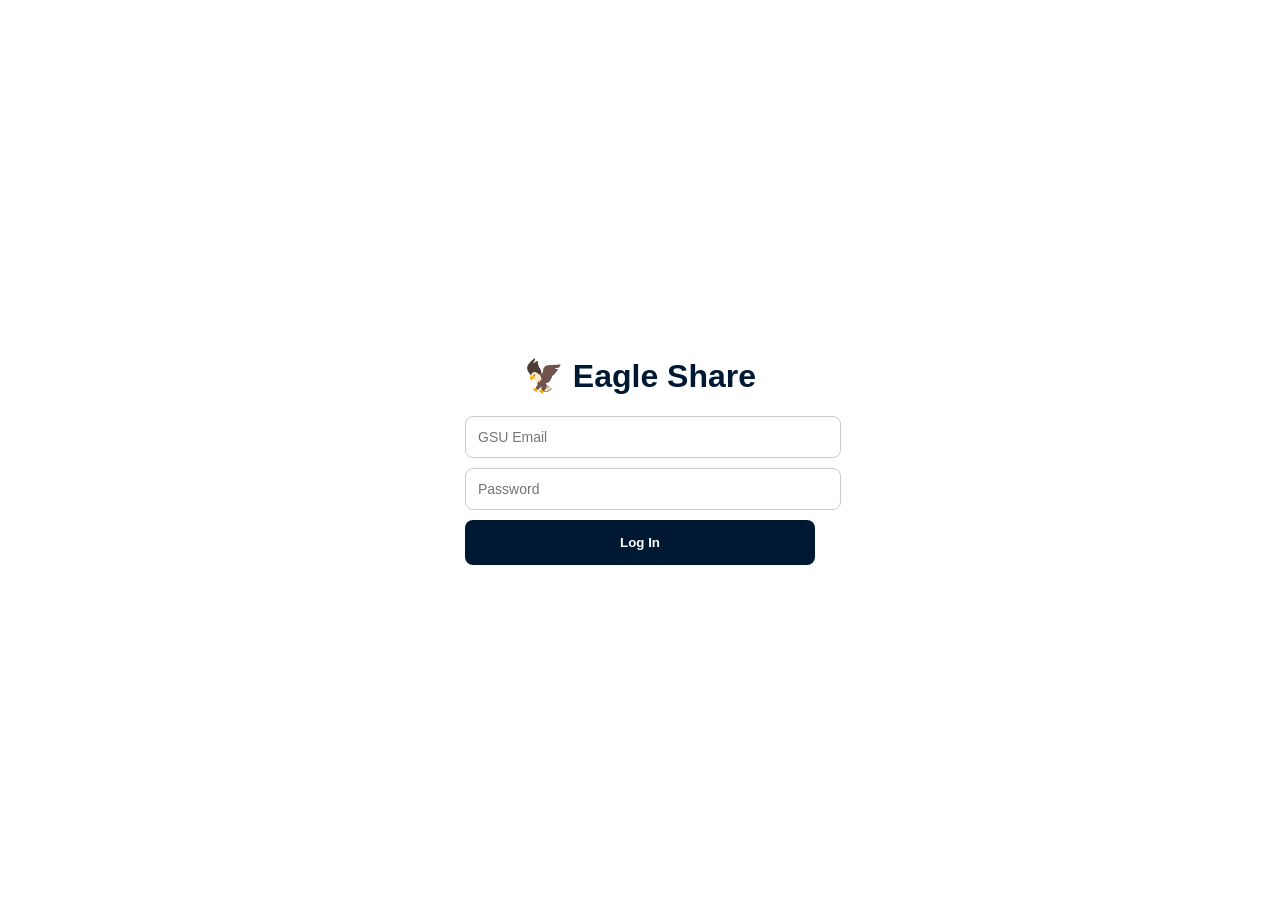
==== target/classes/static/index.html @ 73adbdee "Initial project upload" ====
<!DOCTYPE html>
<html lang="en">
<head>
    <meta charset="UTF-8">
    <meta name="viewport" content="width=device-width, initial-scale=1.0">
    <title>Eagle Share | GSU Food Rescue</title>
    <style>
        /* Colors based on GSU branding */
        :root { --gsu-blue: #001932; --gsu-gold: #87714D; --light-gray: #f4f4f4; }
        body { font-family: Arial, sans-serif; background-color: var(--light-gray); margin: 0; color: #333; }

        /* HEADER - Profile on Far Right */
        .header {
            background: var(--gsu-blue);
            color: white; padding: 10px 20px;
            border-bottom: 5px solid var(--gsu-gold);
            position: sticky; top: 0; z-index: 1000;
            display: flex; justify-content: space-between; align-items: center;
        }
        .logo-text {
            font-size: 22px; font-weight: bold;
            position: absolute; left: 50%; transform: translateX(-50%);
        }

        /* LOGIN SCREEN */
        #login-overlay { position: fixed; inset: 0; background: white; z-index: 2000; display: flex; flex-direction: column; align-items: center; justify-content: center; }
        .login-card { width: 350px; text-align: center; }

        /* PROFILE ICON & MENU */
        .profile-container { position: relative; margin-left: auto; }
        .profile-circle {
            width: 38px; height: 38px; background: var(--gsu-gold);
            color: white; border-radius: 50%; display: flex;
            align-items: center; justify-content: center;
            cursor: pointer; font-weight: bold; border: 2px solid white;
        }
        .profile-dropdown {
            display: none; position: absolute; right: 0; top: 50px;
            background: white; border: 1px solid #ccc; border-radius: 8px;
            width: 220px; padding: 12px; box-shadow: 0 4px 12px rgba(0,0,0,0.1);
        }
        .profile-dropdown.active { display: block; }

        /* DASHBOARD LAYOUT */
        .container { max-width: 500px; margin: auto; padding: 20px 15px; }
        .food-card { background: white; border-radius: 12px; padding: 15px; margin-bottom: 15px; box-shadow: 0 2px 5px rgba(0,0,0,0.1); border-left: 6px solid var(--gsu-gold); }
        input, select, textarea { width: 100%; padding: 12px; border: 1px solid #ccc; border-radius: 8px; margin-bottom: 10px; font-size: 14px; }

        /* SEARCH & FILTER AREA */
        .filter-section { background: #eef2f6; padding: 10px; border-radius: 8px; margin-bottom: 15px; }

        /* BUTTONS */
        .btn-primary { background: var(--gsu-blue); color: white; border: none; padding: 15px; width: 100%; border-radius: 8px; font-weight: bold; cursor: pointer; }
        .btn-claim { background: var(--gsu-blue); color: white; border: none; padding: 8px 20px; border-radius: 5px; cursor: pointer; }
        .btn-logout { width:100%; padding:8px; border:none; background:#f8d7da; cursor:pointer; color:#721c24; font-weight:bold; }

        /* BADGES */
        .tag { background: #eef2f6; color: var(--gsu-blue); padding: 4px 8px; border-radius: 4px; font-size: 11px; font-weight: bold; }
        .claimed-box { background: #fff5f5; border: 1px solid #feb2b2; padding: 10px; border-radius: 8px; text-align: center; }
    </style>
</head>
<body>

<div id="login-overlay">
    <div class="login-card">
        <h1 style="color: var(--gsu-blue);">🦅 Eagle Share</h1>
        <input type="email" id="email-input" placeholder="GSU Email">
        <input type="password" id="pass-input" placeholder="Password">
        <button class="btn-primary" onclick="handleLogin()">Log In</button>
        <p id="login-error" style="color: red; display: none;">Invalid GSU Email.</p>
    </div>
</div>

<div id="main-content" style="display:none;">
    <div class="header">
        <div class="logo-text">🦅 EAGLE SHARE</div>
        <div class="profile-container">
            <div class="profile-circle" onclick="toggleProfile()">
                <span id="profile-initials">U</span>
            </div>
            <div id="profile-menu" class="profile-dropdown">
                <div style="font-size: 11px; color: #888;">LOGGED IN AS:</div>
                <div id="user-display-email" style="font-weight: bold; font-size: 13px; color: var(--gsu-blue); margin-bottom: 10px;"></div>
                <button class="btn-logout" onclick="logout()">Log Out</button>
            </div>
        </div>
    </div>

    <div class="container">
        <div class="food-card" style="border-left-color: var(--gsu-blue);">
            <h3 style="margin-top:0">Post New Food</h3>
            <form id="postForm" onsubmit="handlePost(event)">
                <input type="text" id="title" placeholder="Item Name" required>
                <textarea id="description" placeholder="Description..." required></textarea>
                <div style="display: flex; gap: 10px;">
                    <select id="category" required>
                        <option value="" disabled selected>Category</option>
                        <option value="Perishable">🍎 Perishable</option>
                        <option value="Frozen Goods">❄️ Frozen Goods</option>
                        <option value="Pet Food">🐾 Pet Food</option>
                        <option value="Canned">🥫 Canned</option>
                        <option value="Dry Goods">📦 Dry Goods</option>
                    </select>
                    <select id="location" required>
                        <option value="" disabled selected>Safe Zone</option>
                        <option value="Russell Union">🏛️ Russell Union</option>
                        <option value="Henderson Library">📚 Library</option>
                        <option value="The RAC">🏀 The RAC</option>
                    </select>
                </div>
                <button type="submit" class="btn-primary">List Item</button>
            </form>
        </div>

        <div class="filter-section">
            <input type="text" id="search-input" onkeyup="filterFeed()" placeholder="🔍 Search...">
            <div style="display: flex; gap: 5px;">
                <select id="filter-category" onchange="filterFeed()">
                    <option value="ALL">All Categories</option>
                    <option value="Perishable">🍎 Perishable</option>
                    <option value="Frozen Goods">❄️ Frozen Goods</option>
                    <option value="Pet Food">🐾 Pet Food</option>
                    <option value="Canned">🥫 Canned</option>
                    <option value="Dry Goods">📦 Dry Goods</option>
                </select>
                <select id="filter-location" onchange="filterFeed()">
                    <option value="ALL">All Safe Zones</option>
                    <option value="Russell Union">Russell Union</option>
                    <option value="Henderson Library">Library</option>
                    <option value="The RAC">The RAC</option>
                </select>
            </div>
        </div>

        <h2>Available Food</h2>
        <div id="food-feed"></div>
    </div>
</div>

<script>
    let allItems = []; // Master list for filtering

    // --- AUTHENTICATION ---
    function handleLogin() {
        const email = document.getElementById('email-input').value.toLowerCase();
        const pass = document.getElementById('pass-input').value;
        if (email.endsWith('@georgiasouthern.edu') && pass.length > 0) {
            localStorage.setItem('userEmail', email);
            showDashboard();
        } else {
            document.getElementById('login-error').style.display = 'block';
        }
    }

    function showDashboard() {
        const email = localStorage.getItem('userEmail');
        document.getElementById('user-display-email').innerText = email;
        document.getElementById('profile-initials').innerText = email.charAt(0).toUpperCase();
        document.getElementById('login-overlay').style.display = 'none';
        document.getElementById('main-content').style.display = 'block';
        refreshFeed();
    }

    function toggleProfile() {
        document.getElementById('profile-menu').classList.toggle('active');
    }

    function logout() {
        localStorage.clear();
        location.reload();
    }

    // --- DATABASE LOGIC ---
    async function handlePost(event) {
        event.preventDefault(); // Stop page refresh
        const data = {
            title: document.getElementById('title').value,
            description: document.getElementById('description').value,
            category: document.getElementById('category').value,
            location: document.getElementById('location').value,
            posterEmail: localStorage.getItem('userEmail'),
            status: 'AVAILABLE'
        };
        await fetch('/api/listings', {
            method: 'POST',
            headers: { 'Content-Type': 'application/json' },
            body: JSON.stringify(data)
        });
        document.getElementById('postForm').reset();
        refreshFeed();
    }

    async function refreshFeed() {
        const res = await fetch('/api/listings');
        allItems = await res.json();
        filterFeed();
    }

    function filterFeed() {
        const currentUser = localStorage.getItem('userEmail');
        const search = document.getElementById('search-input').value.toLowerCase();
        const cat = document.getElementById('filter-category').value;
        const loc = document.getElementById('filter-location').value;

        const feed = document.getElementById('food-feed');

        // 1. Filter the list
        let filtered = allItems.filter(item => {
            const matchesSearch = item.title.toLowerCase().includes(search);
            const matchesCat = (cat === 'ALL' || item.category === cat);
            const matchesLoc = (loc === 'ALL' || item.location === loc);
            return matchesSearch && matchesCat && matchesLoc;
        });

        // 2. Build the HTML cards
        feed.innerHTML = filtered.map(item => {
            const isOwner = (item.posterEmail === currentUser);
            const isAvailable = (item.status === 'AVAILABLE');
            return `
                <div class="food-card">
                    <div style="display:flex; justify-content:space-between;">
                        <span class="tag">${item.category}</span>
                        <span style="font-size:12px;">📍 ${item.location}</span>
                    </div>
                    <h3>${item.title}</h3>
                    <p>${item.description}</p>
                    ${isAvailable ?
                        `<button class="btn-claim" onclick="claim(${item.id})">Claim</button>` :
                        `<div class="claimed-box">
                            <span style="color:red; font-weight:bold;">CLAIMED</span>
                            ${isOwner ? `<div style="font-size:12px;">By: ${item.claimedBy}</div>` : ''}
                        </div>`
                    }
                </div>`;
        }).join('');
    }

    async function claim(id) {
        const email = localStorage.getItem('userEmail');
        await fetch(`/api/listings/${id}/claim`, {
            method: 'POST',
            headers: { 'Content-Type': 'text/plain' },
            body: email
        });
        refreshFeed();
    }

    // Close menu on click-away
    window.onclick = (e) => {
        if (!e.target.closest('.profile-container')) {
            document.getElementById('profile-menu').classList.remove('active');
        }
    };

    if(localStorage.getItem('userEmail')) showDashboard();
    setInterval(refreshFeed, 10000); // Check for new food every 10 seconds
</script>
</body>
</html>
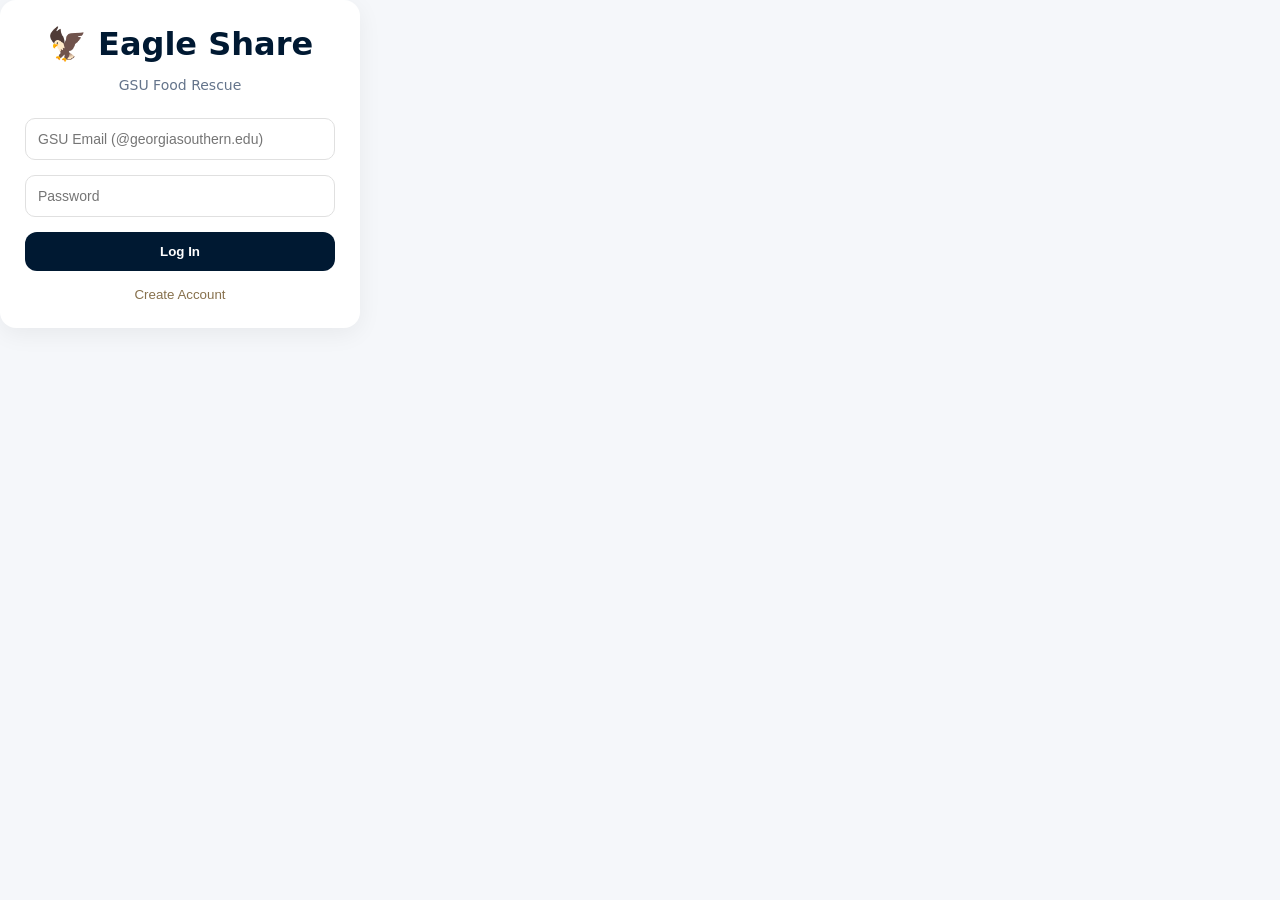
==== commit 29b42409: "Initial commit on new branch" ====
--- a/target/classes/static/index.html
+++ b/target/classes/static/index.html
@@ -1,259 +1,1280 @@
 <!DOCTYPE html>
+
 <html lang="en">
+
 <head>
+
     <meta charset="UTF-8">
-    <meta name="viewport" content="width=device-width, initial-scale=1.0">
+
+    <meta name="viewport" content="width=device-width, initial-scale=1.0, maximum-scale=1.0, user-scalable=no">
+
     <title>Eagle Share | GSU Food Rescue</title>
+
     <style>
-        /* Colors based on GSU branding */
-        :root { --gsu-blue: #001932; --gsu-gold: #87714D; --light-gray: #f4f4f4; }
-        body { font-family: Arial, sans-serif; background-color: var(--light-gray); margin: 0; color: #333; }
-
-        /* HEADER - Profile on Far Right */
+
+        :root {
+
+        --gsu-blue: #001932;
+
+        --gsu-gold: #87714D;
+
+        --bg: #f5f7fa;
+
+        }
+
+
+
+        * { box-sizing: border-box; -webkit-tap-highlight-color: transparent; }
+
+
+
+        body {
+
+        margin: 0;
+
+        font-family: -apple-system, system-ui, sans-serif;
+
+        background: var(--bg);
+
+        min-height: 100vh;
+
+        }
+
+
+
+        /* ===== HEADER & PROFILE ===== */
+
         .header {
-            background: var(--gsu-blue);
-            color: white; padding: 10px 20px;
-            border-bottom: 5px solid var(--gsu-gold);
-            position: sticky; top: 0; z-index: 1000;
-            display: flex; justify-content: space-between; align-items: center;
-        }
-        .logo-text {
-            font-size: 22px; font-weight: bold;
-            position: absolute; left: 50%; transform: translateX(-50%);
-        }
-
-        /* LOGIN SCREEN */
-        #login-overlay { position: fixed; inset: 0; background: white; z-index: 2000; display: flex; flex-direction: column; align-items: center; justify-content: center; }
-        .login-card { width: 350px; text-align: center; }
-
-        /* PROFILE ICON & MENU */
-        .profile-container { position: relative; margin-left: auto; }
+
+        background: var(--gsu-blue);
+
+        color: white;
+
+        height: 75px;
+
+        display: flex;
+
+        align-items: center;
+
+        justify-content: space-between;
+
+        padding: 0 40px;
+
+        box-shadow: 0 4px 12px rgba(0,0,0,0.15);
+
+        position: sticky;
+
+        top: 0;
+
+        z-index: 1000;
+
+        }
+
+
+
+        .logo {
+
+        font-size: 20px;
+
+        font-weight: 900;
+
+        letter-spacing: 0.5px;
+
+        }
+
+
+
+        .profile-section { position: relative; }
+
+
+
         .profile-circle {
-            width: 38px; height: 38px; background: var(--gsu-gold);
-            color: white; border-radius: 50%; display: flex;
-            align-items: center; justify-content: center;
-            cursor: pointer; font-weight: bold; border: 2px solid white;
-        }
-        .profile-dropdown {
-            display: none; position: absolute; right: 0; top: 50px;
-            background: white; border: 1px solid #ccc; border-radius: 8px;
-            width: 220px; padding: 12px; box-shadow: 0 4px 12px rgba(0,0,0,0.1);
-        }
-        .profile-dropdown.active { display: block; }
-
-        /* DASHBOARD LAYOUT */
-        .container { max-width: 500px; margin: auto; padding: 20px 15px; }
-        .food-card { background: white; border-radius: 12px; padding: 15px; margin-bottom: 15px; box-shadow: 0 2px 5px rgba(0,0,0,0.1); border-left: 6px solid var(--gsu-gold); }
-        input, select, textarea { width: 100%; padding: 12px; border: 1px solid #ccc; border-radius: 8px; margin-bottom: 10px; font-size: 14px; }
-
-        /* SEARCH & FILTER AREA */
-        .filter-section { background: #eef2f6; padding: 10px; border-radius: 8px; margin-bottom: 15px; }
-
-        /* BUTTONS */
-        .btn-primary { background: var(--gsu-blue); color: white; border: none; padding: 15px; width: 100%; border-radius: 8px; font-weight: bold; cursor: pointer; }
-        .btn-claim { background: var(--gsu-blue); color: white; border: none; padding: 8px 20px; border-radius: 5px; cursor: pointer; }
-        .btn-logout { width:100%; padding:8px; border:none; background:#f8d7da; cursor:pointer; color:#721c24; font-weight:bold; }
-
-        /* BADGES */
-        .tag { background: #eef2f6; color: var(--gsu-blue); padding: 4px 8px; border-radius: 4px; font-size: 11px; font-weight: bold; }
-        .claimed-box { background: #fff5f5; border: 1px solid #feb2b2; padding: 10px; border-radius: 8px; text-align: center; }
+
+        width: 42px;
+
+        height: 42px;
+
+        background: var(--gsu-gold);
+
+        border-radius: 50%;
+
+        display: flex;
+
+        align-items: center;
+
+        justify-content: center;
+
+        font-weight: bold;
+
+        cursor: pointer;
+
+        border: 2px solid rgba(255,255,255,0.2);
+
+        }
+
+
+
+        .dropdown-menu {
+
+        display: none;
+
+        position: absolute;
+
+        right: 0;
+
+        top: 55px;
+
+        background: white;
+
+        border-radius: 12px;
+
+        box-shadow: 0 10px 25px rgba(0,0,0,0.15);
+
+        min-width: 200px;
+
+        padding: 10px;
+
+        }
+
+
+
+        .dropdown-menu.active { display: block; }
+
+
+
+        .menu-item {
+
+        width: 100%;
+
+        padding: 12px;
+
+        border: none;
+
+        background: none;
+
+        text-align: left;
+
+        border-radius: 8px;
+
+        cursor: pointer;
+
+        color: #334155;
+
+        font-size: 14px;
+
+        }
+
+
+
+        .menu-item:hover { background: #f1f5f9; }
+
+
+
+        .menu-logout {
+
+        color: #dc2626;
+
+        font-weight: bold;
+
+        border-top: 1px solid #f1f5f9;
+
+        margin-top: 5px;
+
+        }
+
+
+
+        /* ===== MAIN WRAPPER LAYOUT ===== */
+
+        .main-wrapper {
+
+        display: flex;
+
+        gap: 40px;
+
+        padding: 40px;
+
+        align-items: flex-start;
+
+        max-width: 1400px;
+
+        margin: 0 auto;
+
+        }
+
+
+
+        /* ===== LEFT PANEL ===== */
+
+        .post-panel {
+
+        width: 320px;
+
+        background: #ffffff;
+
+        padding: 25px;
+
+        border-radius: 16px;
+
+        box-shadow: 0 6px 25px rgba(0,0,0,0.06);
+
+        height: fit-content;
+
+        }
+
+
+
+        .post-panel h3 {
+
+        margin-top: 0;
+
+        margin-bottom: 20px;
+
+        font-size: 18px;
+
+        }
+
+
+
+        .post-panel input,
+
+        .post-panel textarea,
+
+        .post-panel select {
+
+        width: 100%;
+
+        padding: 12px;
+
+        margin-bottom: 15px;
+
+        border-radius: 10px;
+
+        border: 1px solid #e0e0e0;
+
+        font-size: 14px;
+
+        outline: none;
+
+        }
+
+
+
+        .post-panel textarea {
+
+        resize: none;
+
+        height: 80px;
+
+        }
+
+
+
+        .post-panel input:focus,
+
+        .post-panel textarea:focus,
+
+        .post-panel select:focus {
+
+        border-color: var(--gsu-blue);
+
+        }
+
+
+
+        .primary-btn {
+
+        width: 100%;
+
+        padding: 12px;
+
+        background: var(--gsu-blue);
+
+        color: white;
+
+        border: none;
+
+        border-radius: 12px;
+
+        cursor: pointer;
+
+        font-weight: 600;
+
+        transition: 0.2s;
+
+        }
+
+
+
+        .primary-btn:hover { opacity: 0.9; }
+
+
+
+        /* ===== RIGHT PANEL ===== */
+
+        .listings-panel { flex: 1; }
+
+
+
+        .listings-panel h2 {
+
+        margin-top: 0;
+
+        margin-bottom: 15px;
+
+        }
+
+
+
+        .filters {
+
+        display: flex;
+
+        gap: 20px;
+
+        margin-bottom: 25px;
+
+        }
+
+
+
+        .filters select {
+
+        padding: 10px;
+
+        border-radius: 10px;
+
+        border: 1px solid #e0e0e0;
+
+        min-width: 200px;
+
+        background: white;
+
+        }
+
+
+
+        .cards-grid {
+
+        display: grid;
+
+        grid-template-columns: repeat(auto-fill, minmax(260px, 1fr));
+
+        gap: 25px;
+
+        }
+
+
+
+        .food-card {
+
+        background: white;
+
+        padding: 18px;
+
+        border-radius: 16px;
+
+        box-shadow: 0 4px 18px rgba(0,0,0,0.05);
+
+        transition: 0.2s ease;
+
+        display: flex;
+
+        flex-direction: column;
+
+        }
+
+
+
+        .food-card:hover { transform: translateY(-4px); }
+
+
+
+        .food-card img {
+
+        width: 100%;
+
+        height: 180px;
+
+        object-fit: cover;
+
+        border-radius: 12px;
+
+        margin-bottom: 10px;
+
+        }
+
+
+
+        .food-category {
+
+        font-size: 11px;
+
+        text-transform: uppercase;
+
+        color: var(--gsu-gold);
+
+        font-weight: bold;
+
+        margin-bottom: 8px;
+
+        }
+
+
+
+        .food-card h4 {
+
+        margin: 5px 0;
+
+        font-size: 17px;
+
+        }
+
+
+
+        .food-card .desc {
+
+        flex-grow: 1;
+
+        font-size: 14px;
+
+        color: #64748b;
+
+        margin-bottom: 15px;
+
+        }
+
+
+
+        .food-location {
+
+        font-size: 13px;
+
+        color: #555;
+
+        margin-top: 8px;
+
+        font-weight: 500;
+
+        }
+
+
+
+        .claim-btn {
+
+        margin-top: 15px;
+
+        width: 100%;
+
+        padding: 12px;
+
+        background: #e6edf3;
+
+        border: none;
+
+        border-radius: 10px;
+
+        cursor: pointer;
+
+        font-weight: 600;
+
+        color: var(--gsu-blue);
+
+        }
+
+
+
+        .claim-btn.active {
+
+        background: var(--gsu-blue);
+
+        color: white;
+
+        }
+
+
+
+        /* ===== IMAGE UPLOAD ===== */
+
+        .upload-container {
+
+        border: 2px dashed #cbd5e1;
+
+        border-radius: 14px;
+
+        padding: 18px;
+
+        margin-bottom: 15px;
+
+        cursor: pointer;
+
+        transition: 0.2s ease;
+
+        background: #f8fafc;
+
+        }
+
+
+
+        .upload-container:hover {
+
+        border-color: #0f172a;
+
+        background: #f1f5f9;
+
+        }
+
+
+
+        .upload-content {
+
+        display: flex;
+
+        align-items: center;
+
+        gap: 12px;
+
+        }
+
+
+
+        .upload-icon { font-size: 22px; }
+
+
+
+        .upload-text strong {
+
+        display: block;
+
+        font-size: 14px;
+
+        color: #0f172a;
+
+        }
+
+
+
+        .upload-text span {
+
+        font-size: 12px;
+
+        color: #64748b;
+
+        }
+
+
+
+        #imagePreview {
+
+        width: 100%;
+
+        height: 180px;
+
+        object-fit: cover;
+
+        border-radius: 12px;
+
+        }
+
+
+
+        .modal-overlay {
+
+        display: none;
+
+        position: fixed;
+
+        top: 0; left: 0; width: 100%; height: 100%;
+
+        background: rgba(0,0,0,0.5);
+
+        justify-content: center;
+
+        align-items: center;
+
+        z-index: 2000;
+
+        }
+
+        .modal-overlay.active { display: flex; }
+
+
+
+        /* ===== MOBILE RESPONSIVE ===== */
+
+        @media (max-width: 950px) {
+
+
+
+        .main-wrapper {
+
+        flex-direction: column;
+
+        align-items: center;
+
+        padding: 20px;
+
+        }
+
+
+
+        .post-panel {
+
+        width: 95%;
+
+        max-width: 500px;
+
+        margin: 0 auto 25px auto;
+
+        }
+
+
+
+        .listings-panel {
+
+        width: 100%;
+
+        text-align: center;
+
+        }
+
+
+
+        .filters {
+
+        flex-direction: column;
+
+        align-items: center;
+
+        gap: 12px;
+
+        width: 100%;
+
+        }
+
+
+
+        .filters select {
+
+        width: 90%;
+
+        max-width: 400px;
+
+        }
+
+
+
+        .cards-grid {
+
+        grid-template-columns: 1fr;
+
+        justify-items: center;
+
+        }
+
+
+
+        .food-card {
+
+        width: 90%;
+
+        max-width: 400px;
+
+        }
+
+        }
+
     </style>
+
 </head>
+
 <body>
 
+
+
 <div id="login-overlay">
-    <div class="login-card">
-        <h1 style="color: var(--gsu-blue);">🦅 Eagle Share</h1>
-        <input type="email" id="email-input" placeholder="GSU Email">
+
+    <div class="post-panel" style="text-align: center; width: 360px;">
+
+        <h1 style="color: var(--gsu-blue); margin: 0 0 5px 0;">🦅 Eagle Share</h1>
+
+        <p style="color: #64748b; font-size: 14px; margin-bottom: 25px;">GSU Food Rescue</p>
+
+        <input type="email" id="email-input" placeholder="GSU Email (@georgiasouthern.edu)">
+
         <input type="password" id="pass-input" placeholder="Password">
-        <button class="btn-primary" onclick="handleLogin()">Log In</button>
-        <p id="login-error" style="color: red; display: none;">Invalid GSU Email.</p>
+
+        <button class="primary-btn" onclick="handleLogin()">Log In</button>
+
+        <button style="background:none; border:none; color:var(--gsu-gold); margin-top:15px; cursor:pointer;"
+
+                onclick="handleRegister()">Create Account
+
+        </button>
+
     </div>
+
 </div>
 
+
+
 <div id="main-content" style="display:none;">
+
     <div class="header">
-        <div class="logo-text">🦅 EAGLE SHARE</div>
-        <div class="profile-container">
-            <div class="profile-circle" onclick="toggleProfile()">
-                <span id="profile-initials">U</span>
+
+        <div class="logo">EAGLE SHARE</div>
+
+        <div class="profile-section">
+
+            <div class="profile-circle" id="user-initial" onclick="toggleMenu(event)">U</div>
+
+            <div class="dropdown-menu" id="profileMenu">
+
+                <div id="user-email-display" style="padding: 5px 12px; font-size: 11px; color: #64748b;"></div>
+
+                <button class="menu-item" onclick="openActivity()">📋 My Activity</button>
+
+                <button class="menu-item menu-logout" onclick="logout()">🚪 Log Out</button>
+
             </div>
-            <div id="profile-menu" class="profile-dropdown">
-                <div style="font-size: 11px; color: #888;">LOGGED IN AS:</div>
-                <div id="user-display-email" style="font-weight: bold; font-size: 13px; color: var(--gsu-blue); margin-bottom: 10px;"></div>
-                <button class="btn-logout" onclick="logout()">Log Out</button>
+
+        </div>
+
+    </div>
+
+
+
+    <div class="main-wrapper">
+
+        <div class="post-panel">
+
+            <h3>Post Food</h3>
+
+            <form id="postForm" onsubmit="handlePost(event)">
+
+                <input type="text" id="title" placeholder="Item Name (e.g., Pizza)" required>
+
+
+
+                <textarea id="description" placeholder="Exact location details..." required></textarea>
+
+
+
+                <select id="category" required>
+
+                    <option value="">Select Category</option>
+
+                    <option value="Frozen Goods">Frozen Goods</option>
+
+                    <option value="Perishable">Perishable</option>
+
+                    <option value="Canned">Canned</option>
+
+                </select>
+
+
+
+                <select id="location" required>
+
+                    <option value="">Select Location</option>
+
+                    <option value="The RAC">The RAC</option>
+
+                    <option value="Russell Union">Russell Union</option>
+
+                    <option value="Henderson Library">Henderson Library</option>
+
+                </select>
+
+
+
+                <!-- Image Upload -->
+
+                <div class="upload-container" onclick="document.getElementById('image').click()">
+
+                    <div class="upload-content">
+
+                        <div class="upload-icon">📷</div>
+
+                        <div class="upload-text">
+
+                            <strong>Click to upload photo</strong>
+
+                            <span id="fileName">No file selected</span>
+
+                        </div>
+
+                    </div>
+
+                    <input type="file" id="image" accept="image/*" hidden onchange="previewImage(event)">
+
+                </div>
+
+
+
+                <!-- Image Preview -->
+
+                <div id="imagePreviewContainer" style="display:none;">
+
+                    <img id="imagePreview">
+
+                </div>
+
+
+
+                <button type="submit" class="primary-btn">List Item</button>
+
+            </form>
+
+        </div>
+
+
+
+        <div class="listings-panel">
+
+            <h2>Available Now</h2>
+
+            <div class="filters">
+
+                <select id="filterCategory" onchange="renderFeed()">
+
+                    <option value="">All Categories</option>
+
+                    <option value="Frozen Goods">Frozen Goods</option>
+
+                    <option value="Perishable">Perishable</option>
+
+                    <option value="Canned">Canned</option>
+
+                </select>
+
+                <select id="filterLocation" onchange="renderFeed()">
+
+                    <option value="">All Locations</option>
+
+                    <option value="The RAC">The RAC</option>
+
+                    <option value="Russell Union">Russell Union</option>
+
+                    <option value="Henderson Library">Henderson Library</option>
+
+                </select>
+
             </div>
+
+            <div id="food-feed" class="cards-grid">
+
+            </div>
+
         </div>
+
     </div>
 
-    <div class="container">
-        <div class="food-card" style="border-left-color: var(--gsu-blue);">
-            <h3 style="margin-top:0">Post New Food</h3>
-            <form id="postForm" onsubmit="handlePost(event)">
-                <input type="text" id="title" placeholder="Item Name" required>
-                <textarea id="description" placeholder="Description..." required></textarea>
-                <div style="display: flex; gap: 10px;">
-                    <select id="category" required>
-                        <option value="" disabled selected>Category</option>
-                        <option value="Perishable">🍎 Perishable</option>
-                        <option value="Frozen Goods">❄️ Frozen Goods</option>
-                        <option value="Pet Food">🐾 Pet Food</option>
-                        <option value="Canned">🥫 Canned</option>
-                        <option value="Dry Goods">📦 Dry Goods</option>
-                    </select>
-                    <select id="location" required>
-                        <option value="" disabled selected>Safe Zone</option>
-                        <option value="Russell Union">🏛️ Russell Union</option>
-                        <option value="Henderson Library">📚 Library</option>
-                        <option value="The RAC">🏀 The RAC</option>
-                    </select>
-                </div>
-                <button type="submit" class="btn-primary">List Item</button>
-            </form>
-        </div>
-
-        <div class="filter-section">
-            <input type="text" id="search-input" onkeyup="filterFeed()" placeholder="🔍 Search...">
-            <div style="display: flex; gap: 5px;">
-                <select id="filter-category" onchange="filterFeed()">
-                    <option value="ALL">All Categories</option>
-                    <option value="Perishable">🍎 Perishable</option>
-                    <option value="Frozen Goods">❄️ Frozen Goods</option>
-                    <option value="Pet Food">🐾 Pet Food</option>
-                    <option value="Canned">🥫 Canned</option>
-                    <option value="Dry Goods">📦 Dry Goods</option>
-                </select>
-                <select id="filter-location" onchange="filterFeed()">
-                    <option value="ALL">All Safe Zones</option>
-                    <option value="Russell Union">Russell Union</option>
-                    <option value="Henderson Library">Library</option>
-                    <option value="The RAC">The RAC</option>
-                </select>
-            </div>
-        </div>
-
-        <h2>Available Food</h2>
-        <div id="food-feed"></div>
+</div>
+
+
+
+<script>
+
+    let allItems = [];
+
+
+
+    // --- AUTH ---
+
+    async function handleLogin() {
+
+    const email = document.getElementById('email-input').value.toLowerCase();
+
+    const password = document.getElementById('pass-input').value;
+
+    const res = await fetch('/api/users/login', {
+
+    method: 'POST',
+
+    headers: {'Content-Type': 'application/json'},
+
+    body: JSON.stringify({ email, password })
+
+    });
+
+    if (res.ok) {
+
+    const user = await res.json();
+
+    localStorage.setItem('userEmail', user.email);
+
+    showDashboard();
+
+    } else { alert("Login failed."); }
+
+    }
+
+
+
+    async function handleRegister() {
+
+    const email = document.getElementById('email-input').value.toLowerCase();
+
+    const password = document.getElementById('pass-input').value;
+
+    if(!email.endsWith("@georgiasouthern.edu")) { alert("GSU email only!"); return; }
+
+    const res = await fetch('/api/users/register', {
+
+    method: 'POST',
+
+    headers: {'Content-Type': 'application/json'},
+
+    body: JSON.stringify({ email, password })
+
+    });
+
+    if(res.ok) alert("Account created! Log in now.");
+
+    }
+
+
+
+    function showDashboard() {
+
+    const email = localStorage.getItem('userEmail');
+
+    if(!email) return;
+
+    document.getElementById('login-overlay').style.display = 'none';
+
+    document.getElementById('main-content').style.display = 'block';
+
+    document.getElementById('user-initial').innerText = email.charAt(0).toUpperCase();
+
+    document.getElementById('user-email-display').innerText = email;
+
+    refreshFeed();
+
+    }
+
+
+
+    // --- DASHBOARD LOGIC ---
+
+    function toggleMenu(e) {
+
+    e.stopPropagation();
+
+    document.getElementById('profileMenu').classList.toggle('active');
+
+    }
+
+
+
+    window.onclick = () => document.getElementById('profileMenu').classList.remove('active');
+
+
+
+    function logout() { localStorage.clear(); location.reload(); }
+
+
+
+    async function handlePost(e) {
+
+    e.preventDefault();
+
+
+
+    const formData = new FormData();
+
+    formData.append("title", document.getElementById('title').value);
+
+    formData.append("description", document.getElementById('description').value);
+
+    formData.append("category", document.getElementById('category').value);
+
+    formData.append("location", document.getElementById('location').value);
+
+    formData.append("posterEmail", localStorage.getItem('userEmail'));
+
+
+
+    const imageFile = document.getElementById('image').files[0];
+
+    if (imageFile) {
+
+    formData.append("image", imageFile);
+
+    }
+
+
+
+    const response = await fetch('/api/listings', {
+
+    method: 'POST',
+
+    body: formData
+
+    });
+
+
+
+    if (response.ok) {
+
+    // Clear form
+
+    document.getElementById('postForm').reset();
+
+
+
+    // Hide image preview
+
+    document.getElementById("imagePreviewContainer").style.display = "none";
+
+
+
+    // Reset file name text
+
+    const fileName = document.getElementById("fileName");
+
+    if (fileName) fileName.textContent = "No file selected";
+
+
+
+    // Refresh feed silently
+
+    refreshFeed();
+
+    } else {
+
+    console.error("Failed to post item");
+
+    }
+
+    }
+
+
+
+    async function refreshFeed() {
+
+    const res = await fetch('/api/listings');
+
+    allItems = await res.json();
+
+    renderFeed();
+
+    }
+
+
+
+    function renderFeed() {
+
+    const feed = document.getElementById('food-feed');
+
+    const cat = document.getElementById('filterCategory').value;
+
+    const loc = document.getElementById('filterLocation').value;
+
+    const currentUser = localStorage.getItem('userEmail');
+
+
+
+    // 1. Filter the items based on category and location
+
+    const filtered = allItems.filter(i =>
+
+    i.status === 'AVAILABLE' &&
+
+    (cat === "" || i.category === cat) &&
+
+    (loc === "" || i.location === loc)
+
+    );
+
+
+
+    // 2. Map items to HTML cards
+
+    feed.innerHTML = filtered.map(item => `
+
+    <div class="food-card">
+
+    ${item.imageBase64 ?
+
+    `<img src="data:image/jpeg;base64,${item.imageBase64}"
+
+    style="width:100%; height:180px; object-fit:cover; border-radius:12px; margin-bottom:10px;">`
+
+    : ''}
+
+
+
+    <div class="food-category">${item.category}</div>
+
+    <h4>${item.title}</h4>
+
+    <div class="desc">${item.description}</div>
+
+    <div class="food-location">📍 ${item.location}</div>
+
+
+
+    ${item.posterEmail === currentUser ?
+
+    `<button class="claim-btn" style="background:#fee2e2; color:#dc2626;" onclick="deletePost(${item.id})">Delete Post</button>` :
+
+    (item.status === 'AVAILABLE' ?
+
+    `<button class="claim-btn active" onclick="claim(${item.id})">Claim</button>` :
+
+    `<button class="claim-btn" disabled>Claimed</button>`)
+
+    }
+
     </div>
-</div>
-
-<script>
-    let allItems = []; // Master list for filtering
-
-    // --- AUTHENTICATION ---
-    function handleLogin() {
-        const email = document.getElementById('email-input').value.toLowerCase();
-        const pass = document.getElementById('pass-input').value;
-        if (email.endsWith('@georgiasouthern.edu') && pass.length > 0) {
-            localStorage.setItem('userEmail', email);
-            showDashboard();
-        } else {
-            document.getElementById('login-error').style.display = 'block';
-        }
-    }
-
-    function showDashboard() {
-        const email = localStorage.getItem('userEmail');
-        document.getElementById('user-display-email').innerText = email;
-        document.getElementById('profile-initials').innerText = email.charAt(0).toUpperCase();
-        document.getElementById('login-overlay').style.display = 'none';
-        document.getElementById('main-content').style.display = 'block';
-        refreshFeed();
-    }
-
-    function toggleProfile() {
-        document.getElementById('profile-menu').classList.toggle('active');
-    }
-
-    function logout() {
-        localStorage.clear();
-        location.reload();
-    }
-
-    // --- DATABASE LOGIC ---
-    async function handlePost(event) {
-        event.preventDefault(); // Stop page refresh
-        const data = {
-            title: document.getElementById('title').value,
-            description: document.getElementById('description').value,
-            category: document.getElementById('category').value,
-            location: document.getElementById('location').value,
-            posterEmail: localStorage.getItem('userEmail'),
-            status: 'AVAILABLE'
-        };
-        await fetch('/api/listings', {
-            method: 'POST',
-            headers: { 'Content-Type': 'application/json' },
-            body: JSON.stringify(data)
-        });
-        document.getElementById('postForm').reset();
-        refreshFeed();
-    }
-
-    async function refreshFeed() {
-        const res = await fetch('/api/listings');
-        allItems = await res.json();
-        filterFeed();
-    }
-
-    function filterFeed() {
-        const currentUser = localStorage.getItem('userEmail');
-        const search = document.getElementById('search-input').value.toLowerCase();
-        const cat = document.getElementById('filter-category').value;
-        const loc = document.getElementById('filter-location').value;
-
-        const feed = document.getElementById('food-feed');
-
-        // 1. Filter the list
-        let filtered = allItems.filter(item => {
-            const matchesSearch = item.title.toLowerCase().includes(search);
-            const matchesCat = (cat === 'ALL' || item.category === cat);
-            const matchesLoc = (loc === 'ALL' || item.location === loc);
-            return matchesSearch && matchesCat && matchesLoc;
-        });
-
-        // 2. Build the HTML cards
-        feed.innerHTML = filtered.map(item => {
-            const isOwner = (item.posterEmail === currentUser);
-            const isAvailable = (item.status === 'AVAILABLE');
-            return `
-                <div class="food-card">
-                    <div style="display:flex; justify-content:space-between;">
-                        <span class="tag">${item.category}</span>
-                        <span style="font-size:12px;">📍 ${item.location}</span>
-                    </div>
-                    <h3>${item.title}</h3>
-                    <p>${item.description}</p>
-                    ${isAvailable ?
-                        `<button class="btn-claim" onclick="claim(${item.id})">Claim</button>` :
-                        `<div class="claimed-box">
-                            <span style="color:red; font-weight:bold;">CLAIMED</span>
-                            ${isOwner ? `<div style="font-size:12px;">By: ${item.claimedBy}</div>` : ''}
-                        </div>`
-                    }
-                </div>`;
-        }).join('');
-    }
+
+    `).join('');
+
+    }
+
+
 
     async function claim(id) {
-        const email = localStorage.getItem('userEmail');
-        await fetch(`/api/listings/${id}/claim`, {
-            method: 'POST',
-            headers: { 'Content-Type': 'text/plain' },
-            body: email
-        });
-        refreshFeed();
-    }
-
-    // Close menu on click-away
-    window.onclick = (e) => {
-        if (!e.target.closest('.profile-container')) {
-            document.getElementById('profile-menu').classList.remove('active');
-        }
+
+    const email = localStorage.getItem('userEmail');
+
+    await fetch(`/api/listings/${id}/claim`, {
+
+    method: 'POST',
+
+    headers: {'Content-Type': 'text/plain'},
+
+    body: email
+
+    });
+
+    refreshFeed();
+
+    }
+
+
+
+    async function deletePost(id) {
+
+    const reason = prompt("Reason for deleting:");
+
+    if (reason === null) return;
+
+
+
+    const res = await fetch(`/api/listings/${id}/delete`, {
+
+    method: 'POST',
+
+    headers: {'Content-Type': 'application/json'},
+
+    body: JSON.stringify({
+
+    userEmail: localStorage.getItem('userEmail'),
+
+    reason: reason || "No reason provided"
+
+    })
+
+    });
+
+
+
+    if (res.ok) {
+
+    refreshFeed();
+
+    } else {
+
+    alert("Failed to delete post.");
+
+    }
+
+    }
+
+
+
+    function openActivity() {
+
+    const currentUser = localStorage.getItem('userEmail');
+
+    const myClaims = allItems.filter(i => i.claimedBy === currentUser);
+
+    const myPosts = allItems.filter(i => i.posterEmail === currentUser);
+
+
+
+    // Update with extra detail
+
+    document.getElementById('claimsList').innerHTML = "<h4>Items I Claimed</h4>" +
+
+    (myClaims.length ? myClaims.map(i => `<p>✅ ${i.title} (📍 ${i.location})</p>`).join("") : "<p>None</p>");
+
+
+
+    document.getElementById('postsList').innerHTML = "<h4>My Posts</h4>" +
+
+    (myPosts.length ? myPosts.map(i => `<p>📦 ${i.title} - <b>Status:</b> ${i.status} ${i.claimedBy ? '<br><small>Claimed by: ' + i.claimedBy + '</small>' : ''}</p>`).join("") : "<p>None</p>");
+
+
+
+    document.getElementById('activityModal').classList.add('active');
+
+    }
+
+
+
+    function previewImage(event) {
+
+    const file = event.target.files[0];
+
+
+
+    if (!file) return;
+
+
+
+    // Show file name
+
+    document.getElementById("fileName").textContent = file.name;
+
+
+
+    const reader = new FileReader();
+
+
+
+    reader.onload = function(e) {
+
+    document.getElementById("imagePreview").src = e.target.result;
+
+    document.getElementById("imagePreviewContainer").style.display = "block";
+
     };
 
+
+
+    reader.readAsDataURL(file);
+
+    }
+
+
+
+    function closeActivity() { document.getElementById('activityModal').classList.remove('active'); }
+
+
+
     if(localStorage.getItem('userEmail')) showDashboard();
-    setInterval(refreshFeed, 10000); // Check for new food every 10 seconds
+
+    setInterval(refreshFeed, 5000);
+
 </script>
+
+
+
 </body>
-</html>+
+</html>
+
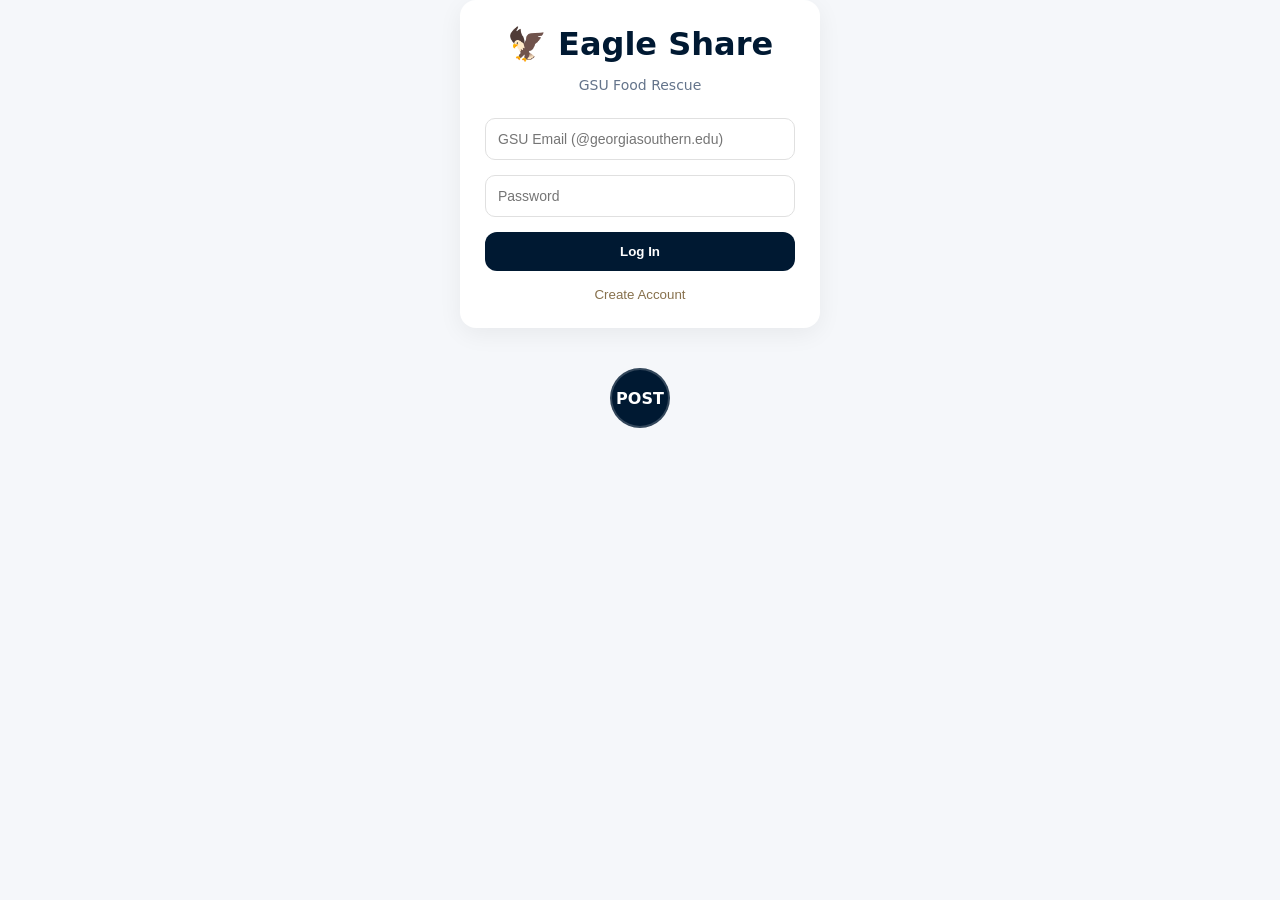
==== commit 61dc4b46: "Final working build for Phase 1 Demo with Front End update" ====
--- a/target/classes/static/index.html
+++ b/target/classes/static/index.html
@@ -1,1280 +1,107 @@
 <!DOCTYPE html>
-
 <html lang="en">
 
 <head>
-
     <meta charset="UTF-8">
-
     <meta name="viewport" content="width=device-width, initial-scale=1.0, maximum-scale=1.0, user-scalable=no">
-
     <title>Eagle Share | GSU Food Rescue</title>
 
-    <style>
-
-        :root {
-
-        --gsu-blue: #001932;
-
-        --gsu-gold: #87714D;
-
-        --bg: #f5f7fa;
-
-        }
-
-
-
-        * { box-sizing: border-box; -webkit-tap-highlight-color: transparent; }
-
-
-
-        body {
-
-        margin: 0;
-
-        font-family: -apple-system, system-ui, sans-serif;
-
-        background: var(--bg);
-
-        min-height: 100vh;
-
-        }
-
-
-
-        /* ===== HEADER & PROFILE ===== */
-
-        .header {
-
-        background: var(--gsu-blue);
-
-        color: white;
-
-        height: 75px;
-
-        display: flex;
-
-        align-items: center;
-
-        justify-content: space-between;
-
-        padding: 0 40px;
-
-        box-shadow: 0 4px 12px rgba(0,0,0,0.15);
-
-        position: sticky;
-
-        top: 0;
-
-        z-index: 1000;
-
-        }
-
-
-
-        .logo {
-
-        font-size: 20px;
-
-        font-weight: 900;
-
-        letter-spacing: 0.5px;
-
-        }
-
-
-
-        .profile-section { position: relative; }
-
-
-
-        .profile-circle {
-
-        width: 42px;
-
-        height: 42px;
-
-        background: var(--gsu-gold);
-
-        border-radius: 50%;
-
-        display: flex;
-
-        align-items: center;
-
-        justify-content: center;
-
-        font-weight: bold;
-
-        cursor: pointer;
-
-        border: 2px solid rgba(255,255,255,0.2);
-
-        }
-
-
-
-        .dropdown-menu {
-
-        display: none;
-
-        position: absolute;
-
-        right: 0;
-
-        top: 55px;
-
-        background: white;
-
-        border-radius: 12px;
-
-        box-shadow: 0 10px 25px rgba(0,0,0,0.15);
-
-        min-width: 200px;
-
-        padding: 10px;
-
-        }
-
-
-
-        .dropdown-menu.active { display: block; }
-
-
-
-        .menu-item {
-
-        width: 100%;
-
-        padding: 12px;
-
-        border: none;
-
-        background: none;
-
-        text-align: left;
-
-        border-radius: 8px;
-
-        cursor: pointer;
-
-        color: #334155;
-
-        font-size: 14px;
-
-        }
-
-
-
-        .menu-item:hover { background: #f1f5f9; }
-
-
-
-        .menu-logout {
-
-        color: #dc2626;
-
-        font-weight: bold;
-
-        border-top: 1px solid #f1f5f9;
-
-        margin-top: 5px;
-
-        }
-
-
-
-        /* ===== MAIN WRAPPER LAYOUT ===== */
-
-        .main-wrapper {
-
-        display: flex;
-
-        gap: 40px;
-
-        padding: 40px;
-
-        align-items: flex-start;
-
-        max-width: 1400px;
-
-        margin: 0 auto;
-
-        }
-
-
-
-        /* ===== LEFT PANEL ===== */
-
-        .post-panel {
-
-        width: 320px;
-
-        background: #ffffff;
-
-        padding: 25px;
-
-        border-radius: 16px;
-
-        box-shadow: 0 6px 25px rgba(0,0,0,0.06);
-
-        height: fit-content;
-
-        }
-
-
-
-        .post-panel h3 {
-
-        margin-top: 0;
-
-        margin-bottom: 20px;
-
-        font-size: 18px;
-
-        }
-
-
-
-        .post-panel input,
-
-        .post-panel textarea,
-
-        .post-panel select {
-
-        width: 100%;
-
-        padding: 12px;
-
-        margin-bottom: 15px;
-
-        border-radius: 10px;
-
-        border: 1px solid #e0e0e0;
-
-        font-size: 14px;
-
-        outline: none;
-
-        }
-
-
-
-        .post-panel textarea {
-
-        resize: none;
-
-        height: 80px;
-
-        }
-
-
-
-        .post-panel input:focus,
-
-        .post-panel textarea:focus,
-
-        .post-panel select:focus {
-
-        border-color: var(--gsu-blue);
-
-        }
-
-
-
-        .primary-btn {
-
-        width: 100%;
-
-        padding: 12px;
-
-        background: var(--gsu-blue);
-
-        color: white;
-
-        border: none;
-
-        border-radius: 12px;
-
-        cursor: pointer;
-
-        font-weight: 600;
-
-        transition: 0.2s;
-
-        }
-
-
-
-        .primary-btn:hover { opacity: 0.9; }
-
-
-
-        /* ===== RIGHT PANEL ===== */
-
-        .listings-panel { flex: 1; }
-
-
-
-        .listings-panel h2 {
-
-        margin-top: 0;
-
-        margin-bottom: 15px;
-
-        }
-
-
-
-        .filters {
-
-        display: flex;
-
-        gap: 20px;
-
-        margin-bottom: 25px;
-
-        }
-
-
-
-        .filters select {
-
-        padding: 10px;
-
-        border-radius: 10px;
-
-        border: 1px solid #e0e0e0;
-
-        min-width: 200px;
-
-        background: white;
-
-        }
-
-
-
-        .cards-grid {
-
-        display: grid;
-
-        grid-template-columns: repeat(auto-fill, minmax(260px, 1fr));
-
-        gap: 25px;
-
-        }
-
-
-
-        .food-card {
-
-        background: white;
-
-        padding: 18px;
-
-        border-radius: 16px;
-
-        box-shadow: 0 4px 18px rgba(0,0,0,0.05);
-
-        transition: 0.2s ease;
-
-        display: flex;
-
-        flex-direction: column;
-
-        }
-
-
-
-        .food-card:hover { transform: translateY(-4px); }
-
-
-
-        .food-card img {
-
-        width: 100%;
-
-        height: 180px;
-
-        object-fit: cover;
-
-        border-radius: 12px;
-
-        margin-bottom: 10px;
-
-        }
-
-
-
-        .food-category {
-
-        font-size: 11px;
-
-        text-transform: uppercase;
-
-        color: var(--gsu-gold);
-
-        font-weight: bold;
-
-        margin-bottom: 8px;
-
-        }
-
-
-
-        .food-card h4 {
-
-        margin: 5px 0;
-
-        font-size: 17px;
-
-        }
-
-
-
-        .food-card .desc {
-
-        flex-grow: 1;
-
-        font-size: 14px;
-
-        color: #64748b;
-
-        margin-bottom: 15px;
-
-        }
-
-
-
-        .food-location {
-
-        font-size: 13px;
-
-        color: #555;
-
-        margin-top: 8px;
-
-        font-weight: 500;
-
-        }
-
-
-
-        .claim-btn {
-
-        margin-top: 15px;
-
-        width: 100%;
-
-        padding: 12px;
-
-        background: #e6edf3;
-
-        border: none;
-
-        border-radius: 10px;
-
-        cursor: pointer;
-
-        font-weight: 600;
-
-        color: var(--gsu-blue);
-
-        }
-
-
-
-        .claim-btn.active {
-
-        background: var(--gsu-blue);
-
-        color: white;
-
-        }
-
-
-
-        /* ===== IMAGE UPLOAD ===== */
-
-        .upload-container {
-
-        border: 2px dashed #cbd5e1;
-
-        border-radius: 14px;
-
-        padding: 18px;
-
-        margin-bottom: 15px;
-
-        cursor: pointer;
-
-        transition: 0.2s ease;
-
-        background: #f8fafc;
-
-        }
-
-
-
-        .upload-container:hover {
-
-        border-color: #0f172a;
-
-        background: #f1f5f9;
-
-        }
-
-
-
-        .upload-content {
-
-        display: flex;
-
-        align-items: center;
-
-        gap: 12px;
-
-        }
-
-
-
-        .upload-icon { font-size: 22px; }
-
-
-
-        .upload-text strong {
-
-        display: block;
-
-        font-size: 14px;
-
-        color: #0f172a;
-
-        }
-
-
-
-        .upload-text span {
-
-        font-size: 12px;
-
-        color: #64748b;
-
-        }
-
-
-
-        #imagePreview {
-
-        width: 100%;
-
-        height: 180px;
-
-        object-fit: cover;
-
-        border-radius: 12px;
-
-        }
-
-
-
-        .modal-overlay {
-
-        display: none;
-
-        position: fixed;
-
-        top: 0; left: 0; width: 100%; height: 100%;
-
-        background: rgba(0,0,0,0.5);
-
-        justify-content: center;
-
-        align-items: center;
-
-        z-index: 2000;
-
-        }
-
-        .modal-overlay.active { display: flex; }
-
-
-
-        /* ===== MOBILE RESPONSIVE ===== */
-
-        @media (max-width: 950px) {
-
-
-
-        .main-wrapper {
-
-        flex-direction: column;
-
-        align-items: center;
-
-        padding: 20px;
-
-        }
-
-
-
-        .post-panel {
-
-        width: 95%;
-
-        max-width: 500px;
-
-        margin: 0 auto 25px auto;
-
-        }
-
-
-
-        .listings-panel {
-
-        width: 100%;
-
-        text-align: center;
-
-        }
-
-
-
-        .filters {
-
-        flex-direction: column;
-
-        align-items: center;
-
-        gap: 12px;
-
-        width: 100%;
-
-        }
-
-
-
-        .filters select {
-
-        width: 90%;
-
-        max-width: 400px;
-
-        }
-
-
-
-        .cards-grid {
-
-        grid-template-columns: 1fr;
-
-        justify-items: center;
-
-        }
-
-
-
-        .food-card {
-
-        width: 90%;
-
-        max-width: 400px;
-
-        }
-
-        }
-
-    </style>
-
+    <link rel="stylesheet" href="styles.css">
 </head>
 
 <body>
 
+    <!-- ================= LOGIN OVERLAY ================= -->
+    <div id="login-overlay">
+        <div class="post-panel" style="text-align: center; width: 360px;">
+            <h1 style="color: var(--gsu-blue); margin: 0 0 5px 0;">🦅 Eagle Share</h1>
+            <p style="color: #64748b; font-size: 14px; margin-bottom: 25px;">GSU Food Rescue</p>
 
+            <input type="email" id="email-input" placeholder="GSU Email (@georgiasouthern.edu)">
+            <input type="password" id="pass-input" placeholder="Password">
 
-<div id="login-overlay">
+            <button class="primary-btn" onclick="handleLogin()">Log In</button>
 
-    <div class="post-panel" style="text-align: center; width: 360px;">
-
-        <h1 style="color: var(--gsu-blue); margin: 0 0 5px 0;">🦅 Eagle Share</h1>
-
-        <p style="color: #64748b; font-size: 14px; margin-bottom: 25px;">GSU Food Rescue</p>
-
-        <input type="email" id="email-input" placeholder="GSU Email (@georgiasouthern.edu)">
-
-        <input type="password" id="pass-input" placeholder="Password">
-
-        <button class="primary-btn" onclick="handleLogin()">Log In</button>
-
-        <button style="background:none; border:none; color:var(--gsu-gold); margin-top:15px; cursor:pointer;"
-
-                onclick="handleRegister()">Create Account
-
-        </button>
-
+            <button style="background:none; border:none; color:var(--gsu-gold); margin-top:15px; cursor:pointer;"
+                onclick="handleRegister()">Create Account</button>
+        </div>
     </div>
 
-</div>
+    <!-- ================= MAIN CONTENT ================= -->
+    <div id="main-content" style="display:none;">
 
+        <div class="header">
+            <div class="logo">EAGLE SHARE</div>
 
+            <div class="profile-section">
+                <div class="profile-circle" id="user-initial" onclick="toggleMenu(event)">U</div>
 
-<div id="main-content" style="display:none;">
+                <div class="dropdown-menu" id="profileMenu">
+                    <div id="user-email-display" style="padding: 5px 12px; font-size: 11px; color: #64748b;"></div>
 
-    <div class="header">
+                    <button class="menu-item" onclick="openActivity()">📋 My Activity</button>
+                    <button class="menu-item menu-logout" onclick="logout()">🚪 Log Out</button>
+                </div>
+            </div>
+        </div>
 
-        <div class="logo">EAGLE SHARE</div>
+        <div class="main-wrapper">
 
-        <div class="profile-section">
+            <!-- ===== LISTINGS PANEL ===== -->
+            <div class="listings-panel">
+                <h2>Available Now</h2>
 
-            <div class="profile-circle" id="user-initial" onclick="toggleMenu(event)">U</div>
+                <div class="filters">
+                    <select id="filterCategory" onchange="renderFeed()">
+                        <option value="">All Categories</option>
+                        <option value="Frozen Goods">Frozen Goods</option>
+                        <option value="Perishable">Perishable</option>
+                        <option value="Canned">Canned</option>
+                    </select>
 
-            <div class="dropdown-menu" id="profileMenu">
+                    <select id="filterLocation" onchange="renderFeed()">
+                        <option value="">All Locations</option>
+                        <option value="The RAC">The RAC</option>
+                        <option value="Russell Union">Russell Union</option>
+                        <option value="Henderson Library">Henderson Library</option>
+                    </select>
+                </div>
 
-                <div id="user-email-display" style="padding: 5px 12px; font-size: 11px; color: #64748b;"></div>
-
-                <button class="menu-item" onclick="openActivity()">📋 My Activity</button>
-
-                <button class="menu-item menu-logout" onclick="logout()">🚪 Log Out</button>
-
+                <div id="food-feed" class="cards-grid"></div>
             </div>
-
         </div>
 
     </div>
+    <div class="toolbar">
+        <div class="profile-section">
+                <div class="post-button" id="user-initial" onclick="window.location.href='post_food.html'">POST</div>
+            </div>
+    </div>
+    </div>
 
+    <!-- ===== ACTIVITY MODAL ===== -->
+    <div id="activityModal" class="modal-overlay">
+        <div style="background:white;
+                width:90%;
+                max-width:500px;
+                border-radius:16px;
+                padding:25px;
+                box-shadow:0 20px 50px rgba(0,0,0,0.2);
+                max-height:80vh;
+                overflow-y:auto;">
 
-
-    <div class="main-wrapper">
-
-        <div class="post-panel">
-
-            <h3>Post Food</h3>
-
-            <form id="postForm" onsubmit="handlePost(event)">
-
-                <input type="text" id="title" placeholder="Item Name (e.g., Pizza)" required>
-
-
-
-                <textarea id="description" placeholder="Exact location details..." required></textarea>
-
-
-
-                <select id="category" required>
-
-                    <option value="">Select Category</option>
-
-                    <option value="Frozen Goods">Frozen Goods</option>
-
-                    <option value="Perishable">Perishable</option>
-
-                    <option value="Canned">Canned</option>
-
-                </select>
-
-
-
-                <select id="location" required>
-
-                    <option value="">Select Location</option>
-
-                    <option value="The RAC">The RAC</option>
-
-                    <option value="Russell Union">Russell Union</option>
-
-                    <option value="Henderson Library">Henderson Library</option>
-
-                </select>
-
-
-
-                <!-- Image Upload -->
-
-                <div class="upload-container" onclick="document.getElementById('image').click()">
-
-                    <div class="upload-content">
-
-                        <div class="upload-icon">📷</div>
-
-                        <div class="upload-text">
-
-                            <strong>Click to upload photo</strong>
-
-                            <span id="fileName">No file selected</span>
-
-                        </div>
-
-                    </div>
-
-                    <input type="file" id="image" accept="image/*" hidden onchange="previewImage(event)">
-
-                </div>
-
-
-
-                <!-- Image Preview -->
-
-                <div id="imagePreviewContainer" style="display:none;">
-
-                    <img id="imagePreview">
-
-                </div>
-
-
-
-                <button type="submit" class="primary-btn">List Item</button>
-
-            </form>
-
-        </div>
-
-
-
-        <div class="listings-panel">
-
-            <h2>Available Now</h2>
-
-            <div class="filters">
-
-                <select id="filterCategory" onchange="renderFeed()">
-
-                    <option value="">All Categories</option>
-
-                    <option value="Frozen Goods">Frozen Goods</option>
-
-                    <option value="Perishable">Perishable</option>
-
-                    <option value="Canned">Canned</option>
-
-                </select>
-
-                <select id="filterLocation" onchange="renderFeed()">
-
-                    <option value="">All Locations</option>
-
-                    <option value="The RAC">The RAC</option>
-
-                    <option value="Russell Union">Russell Union</option>
-
-                    <option value="Henderson Library">Henderson Library</option>
-
-                </select>
-
+            <div style="display:flex; justify-content:space-between; align-items:center;">
+                <h3 style="margin:0;">My Activity</h3>
+                <button onclick="closeActivity()"
+                    style="background:none;border:none;font-size:18px;cursor:pointer;">✖</button>
             </div>
 
-            <div id="food-feed" class="cards-grid">
-
-            </div>
-
+            <div id="claimsList" style="margin-top:20px;"></div>
+            <div id="postsList" style="margin-top:20px;"></div>
         </div>
-
     </div>
 
-</div>
-
-
-
-<script>
-
-    let allItems = [];
-
-
-
-    // --- AUTH ---
-
-    async function handleLogin() {
-
-    const email = document.getElementById('email-input').value.toLowerCase();
-
-    const password = document.getElementById('pass-input').value;
-
-    const res = await fetch('/api/users/login', {
-
-    method: 'POST',
-
-    headers: {'Content-Type': 'application/json'},
-
-    body: JSON.stringify({ email, password })
-
-    });
-
-    if (res.ok) {
-
-    const user = await res.json();
-
-    localStorage.setItem('userEmail', user.email);
-
-    showDashboard();
-
-    } else { alert("Login failed."); }
-
-    }
-
-
-
-    async function handleRegister() {
-
-    const email = document.getElementById('email-input').value.toLowerCase();
-
-    const password = document.getElementById('pass-input').value;
-
-    if(!email.endsWith("@georgiasouthern.edu")) { alert("GSU email only!"); return; }
-
-    const res = await fetch('/api/users/register', {
-
-    method: 'POST',
-
-    headers: {'Content-Type': 'application/json'},
-
-    body: JSON.stringify({ email, password })
-
-    });
-
-    if(res.ok) alert("Account created! Log in now.");
-
-    }
-
-
-
-    function showDashboard() {
-
-    const email = localStorage.getItem('userEmail');
-
-    if(!email) return;
-
-    document.getElementById('login-overlay').style.display = 'none';
-
-    document.getElementById('main-content').style.display = 'block';
-
-    document.getElementById('user-initial').innerText = email.charAt(0).toUpperCase();
-
-    document.getElementById('user-email-display').innerText = email;
-
-    refreshFeed();
-
-    }
-
-
-
-    // --- DASHBOARD LOGIC ---
-
-    function toggleMenu(e) {
-
-    e.stopPropagation();
-
-    document.getElementById('profileMenu').classList.toggle('active');
-
-    }
-
-
-
-    window.onclick = () => document.getElementById('profileMenu').classList.remove('active');
-
-
-
-    function logout() { localStorage.clear(); location.reload(); }
-
-
-
-    async function handlePost(e) {
-
-    e.preventDefault();
-
-
-
-    const formData = new FormData();
-
-    formData.append("title", document.getElementById('title').value);
-
-    formData.append("description", document.getElementById('description').value);
-
-    formData.append("category", document.getElementById('category').value);
-
-    formData.append("location", document.getElementById('location').value);
-
-    formData.append("posterEmail", localStorage.getItem('userEmail'));
-
-
-
-    const imageFile = document.getElementById('image').files[0];
-
-    if (imageFile) {
-
-    formData.append("image", imageFile);
-
-    }
-
-
-
-    const response = await fetch('/api/listings', {
-
-    method: 'POST',
-
-    body: formData
-
-    });
-
-
-
-    if (response.ok) {
-
-    // Clear form
-
-    document.getElementById('postForm').reset();
-
-
-
-    // Hide image preview
-
-    document.getElementById("imagePreviewContainer").style.display = "none";
-
-
-
-    // Reset file name text
-
-    const fileName = document.getElementById("fileName");
-
-    if (fileName) fileName.textContent = "No file selected";
-
-
-
-    // Refresh feed silently
-
-    refreshFeed();
-
-    } else {
-
-    console.error("Failed to post item");
-
-    }
-
-    }
-
-
-
-    async function refreshFeed() {
-
-    const res = await fetch('/api/listings');
-
-    allItems = await res.json();
-
-    renderFeed();
-
-    }
-
-
-
-    function renderFeed() {
-
-    const feed = document.getElementById('food-feed');
-
-    const cat = document.getElementById('filterCategory').value;
-
-    const loc = document.getElementById('filterLocation').value;
-
-    const currentUser = localStorage.getItem('userEmail');
-
-
-
-    // 1. Filter the items based on category and location
-
-    const filtered = allItems.filter(i =>
-
-    i.status === 'AVAILABLE' &&
-
-    (cat === "" || i.category === cat) &&
-
-    (loc === "" || i.location === loc)
-
-    );
-
-
-
-    // 2. Map items to HTML cards
-
-    feed.innerHTML = filtered.map(item => `
-
-    <div class="food-card">
-
-    ${item.imageBase64 ?
-
-    `<img src="data:image/jpeg;base64,${item.imageBase64}"
-
-    style="width:100%; height:180px; object-fit:cover; border-radius:12px; margin-bottom:10px;">`
-
-    : ''}
-
-
-
-    <div class="food-category">${item.category}</div>
-
-    <h4>${item.title}</h4>
-
-    <div class="desc">${item.description}</div>
-
-    <div class="food-location">📍 ${item.location}</div>
-
-
-
-    ${item.posterEmail === currentUser ?
-
-    `<button class="claim-btn" style="background:#fee2e2; color:#dc2626;" onclick="deletePost(${item.id})">Delete Post</button>` :
-
-    (item.status === 'AVAILABLE' ?
-
-    `<button class="claim-btn active" onclick="claim(${item.id})">Claim</button>` :
-
-    `<button class="claim-btn" disabled>Claimed</button>`)
-
-    }
-
-    </div>
-
-    `).join('');
-
-    }
-
-
-
-    async function claim(id) {
-
-    const email = localStorage.getItem('userEmail');
-
-    await fetch(`/api/listings/${id}/claim`, {
-
-    method: 'POST',
-
-    headers: {'Content-Type': 'text/plain'},
-
-    body: email
-
-    });
-
-    refreshFeed();
-
-    }
-
-
-
-    async function deletePost(id) {
-
-    const reason = prompt("Reason for deleting:");
-
-    if (reason === null) return;
-
-
-
-    const res = await fetch(`/api/listings/${id}/delete`, {
-
-    method: 'POST',
-
-    headers: {'Content-Type': 'application/json'},
-
-    body: JSON.stringify({
-
-    userEmail: localStorage.getItem('userEmail'),
-
-    reason: reason || "No reason provided"
-
-    })
-
-    });
-
-
-
-    if (res.ok) {
-
-    refreshFeed();
-
-    } else {
-
-    alert("Failed to delete post.");
-
-    }
-
-    }
-
-
-
-    function openActivity() {
-
-    const currentUser = localStorage.getItem('userEmail');
-
-    const myClaims = allItems.filter(i => i.claimedBy === currentUser);
-
-    const myPosts = allItems.filter(i => i.posterEmail === currentUser);
-
-
-
-    // Update with extra detail
-
-    document.getElementById('claimsList').innerHTML = "<h4>Items I Claimed</h4>" +
-
-    (myClaims.length ? myClaims.map(i => `<p>✅ ${i.title} (📍 ${i.location})</p>`).join("") : "<p>None</p>");
-
-
-
-    document.getElementById('postsList').innerHTML = "<h4>My Posts</h4>" +
-
-    (myPosts.length ? myPosts.map(i => `<p>📦 ${i.title} - <b>Status:</b> ${i.status} ${i.claimedBy ? '<br><small>Claimed by: ' + i.claimedBy + '</small>' : ''}</p>`).join("") : "<p>None</p>");
-
-
-
-    document.getElementById('activityModal').classList.add('active');
-
-    }
-
-
-
-    function previewImage(event) {
-
-    const file = event.target.files[0];
-
-
-
-    if (!file) return;
-
-
-
-    // Show file name
-
-    document.getElementById("fileName").textContent = file.name;
-
-
-
-    const reader = new FileReader();
-
-
-
-    reader.onload = function(e) {
-
-    document.getElementById("imagePreview").src = e.target.result;
-
-    document.getElementById("imagePreviewContainer").style.display = "block";
-
-    };
-
-
-
-    reader.readAsDataURL(file);
-
-    }
-
-
-
-    function closeActivity() { document.getElementById('activityModal').classList.remove('active'); }
-
-
-
-    if(localStorage.getItem('userEmail')) showDashboard();
-
-    setInterval(refreshFeed, 5000);
-
-</script>
-
-
-
+    <script src="script.js"></script>
 </body>
 
-</html>
-
+</html>
--- a/target/classes/static/styles.css
+++ b/target/classes/static/styles.css
@@ -0,0 +1,387 @@
+/* ================= ROOT VARIABLES ================= */
+:root {
+    --gsu-blue: #001932;
+    --gsu-gold: #87714D;
+    --bg: #f5f7fa;
+}
+
+* {
+    box-sizing: border-box;
+    -webkit-tap-highlight-color: transparent;
+}
+
+body {
+    margin: 0;
+    font-family: -apple-system, system-ui, sans-serif;
+    background: var(--bg);
+    min-height: 100vh;
+}
+
+/* ================= HEADER ================= */
+.header {
+    background: var(--gsu-blue);
+    color: white;
+    height: 75px;
+    display: flex;
+    align-items: center;
+    justify-content: space-between; /* Changed from space-between */
+    padding: 20px; 
+    box-shadow: 0 4px 12px rgba(0, 0, 0, 0.15);
+    position: sticky;
+    top: 0;
+    z-index: 1000;
+}
+
+.logo {
+    font-size: 20px;
+    font-weight: 900;
+    letter-spacing: 0.5px;
+}
+
+.profile-section {
+    position: relative;
+}
+
+.profile-circle {
+    width: 42px;
+    height: 42px;
+    background: var(--gsu-gold);
+    border-radius: 50%;
+    display: flex;
+    align-items: center;
+    justify-content: center;
+    font-weight: bold;
+    cursor: pointer;
+    border: 2px solid rgba(255, 255, 255, 0.2);
+}
+
+.dropdown-menu {
+    display: none;
+    position: absolute;
+    right: 0;
+    top: 55px;
+    background: white;
+    border-radius: 12px;
+    box-shadow: 0 10px 25px rgba(0, 0, 0, 0.15);
+    min-width: 200px;
+    padding: 10px;
+}
+
+.dropdown-menu.active {
+    display: block;
+}
+
+.menu-item {
+    width: 100%;
+    padding: 12px;
+    border: none;
+    background: none;
+    text-align: left;
+    border-radius: 8px;
+    cursor: pointer;
+    color: #334155;
+    font-size: 14px;
+}
+
+.menu-item:hover {
+    background: #f1f5f9;
+}
+
+.menu-logout {
+    color: #dc2626;
+    font-weight: bold;
+    border-top: 1px solid #f1f5f9;
+    margin-top: 5px;
+}
+
+/* ================= LAYOUT ================= */
+.main-wrapper {
+    display: flex;
+    gap: 40px;
+    padding: 40px;
+    align-items: flex-start;
+    justify-content: center; /* Add this to center flex items if they don't fill the 1400px */
+    max-width: 1400px;
+    margin: 0 auto;         /* This centers the container itself */
+}
+
+.toolbar {
+    display: flex;
+    gap: 40px;
+    padding: 40px;
+    align-items: flex-start;
+    justify-content: center; /* Add this to center flex items if they don't fill the 1400px */
+    max-width: 1400px;
+    margin: 0 auto;         /* This centers the container itself */
+}
+
+.post-button {
+    color: white;
+    width: 60px;
+    height: 60px;
+    background: var(--gsu-blue);
+    border-radius: 50%;
+    display: flex;
+    align-items: center;
+    justify-content: center;
+    font-weight: bold;
+    cursor: pointer;
+    border: 2px solid rgba(255, 255, 255, 0.2);
+}
+
+/* ================= LEFT PANEL ================= */
+.post-panel {
+    width: 320px;
+    background: #ffffff;
+    padding: 25px;
+    border-radius: 16px;
+    box-shadow: 0 6px 25px rgba(0, 0, 0, 0.06);
+    height: fit-content;
+    justify-content: center;
+    margin: 0 auto;
+}
+
+.post-panel h3 {
+    margin-top: 0;
+    margin-bottom: 20px;
+    font-size: 18px;
+}
+
+.post-panel input,
+.post-panel textarea,
+.post-panel select {
+    width: 100%;
+    padding: 12px;
+    margin-bottom: 15px;
+    border-radius: 10px;
+    border: 1px solid #e0e0e0;
+    font-size: 14px;
+    outline: none;
+}
+
+.post-panel textarea {
+    resize: none;
+    height: 80px;
+}
+
+.post-panel input:focus,
+.post-panel textarea:focus,
+.post-panel select:focus {
+    border-color: var(--gsu-blue);
+}
+
+.primary-btn {
+    width: 100%;
+    padding: 12px;
+    background: var(--gsu-blue);
+    color: white;
+    border: none;
+    border-radius: 12px;
+    cursor: pointer;
+    font-weight: 600;
+    transition: 0.2s;
+}
+
+.primary-btn:hover {
+    opacity: 0.9;
+}
+
+/* ================= RIGHT PANEL ================= */
+.listings-panel {
+    flex: 1;
+}
+
+.listings-panel h2 {
+    margin-top: 0;
+    margin-bottom: 15px;
+}
+
+.filters {
+    display: flex;
+    gap: 20px;
+    margin-bottom: 25px;
+}
+
+.filters select {
+    padding: 10px;
+    border-radius: 10px;
+    border: 1px solid #e0e0e0;
+    min-width: 200px;
+    background: white;
+}
+
+.cards-grid {
+    display: grid;
+    grid-template-columns: repeat(auto-fill, minmax(260px, 1fr));
+    gap: 25px;
+}
+
+.food-card {
+    background: white;
+    padding: 18px;
+    border-radius: 16px;
+    box-shadow: 0 4px 18px rgba(0, 0, 0, 0.05);
+    transition: 0.2s ease;
+    display: flex;
+    flex-direction: column;
+}
+
+.food-card:hover {
+    transform: translateY(-4px);
+}
+
+.food-card img {
+    width: 100%;
+    height: 180px;
+    object-fit: cover;
+    border-radius: 12px;
+    margin-bottom: 10px;
+}
+
+.food-category {
+    font-size: 11px;
+    text-transform: uppercase;
+    color: var(--gsu-gold);
+    font-weight: bold;
+    margin-bottom: 8px;
+}
+
+.food-card h4 {
+    margin: 5px 0;
+    font-size: 17px;
+}
+
+.food-card .desc {
+    flex-grow: 1;
+    font-size: 14px;
+    color: #64748b;
+    margin-bottom: 15px;
+}
+
+.food-location {
+    font-size: 13px;
+    color: #555;
+    margin-top: 8px;
+    font-weight: 500;
+}
+
+.claim-btn {
+    margin-top: 15px;
+    width: 100%;
+    padding: 12px;
+    background: #e6edf3;
+    border: none;
+    border-radius: 10px;
+    cursor: pointer;
+    font-weight: 600;
+    color: var(--gsu-blue);
+}
+
+.claim-btn.active {
+    background: var(--gsu-blue);
+    color: white;
+}
+
+/* ================= IMAGE UPLOAD ================= */
+.upload-container {
+    border: 2px dashed #cbd5e1;
+    border-radius: 14px;
+    padding: 18px;
+    margin-bottom: 15px;
+    cursor: pointer;
+    transition: 0.2s ease;
+    background: #f8fafc;
+}
+
+.upload-container:hover {
+    border-color: #0f172a;
+    background: #f1f5f9;
+}
+
+.upload-content {
+    display: flex;
+    align-items: center;
+    gap: 12px;
+}
+
+.upload-icon {
+    font-size: 22px;
+}
+
+.upload-text strong {
+    display: block;
+    font-size: 14px;
+    color: #0f172a;
+}
+
+.upload-text span {
+    font-size: 12px;
+    color: #64748b;
+}
+
+#imagePreview {
+    width: 100%;
+    height: 180px;
+    object-fit: cover;
+    border-radius: 12px;
+}
+
+/* ================= MODAL ================= */
+.modal-overlay {
+    display: none;
+    position: fixed;
+    top: 0;
+    left: 0;
+    width: 100%;
+    height: 100%;
+    background: rgba(0, 0, 0, 0.5);
+    justify-content: center;
+    align-items: center;
+    z-index: 2000;
+}
+
+.modal-overlay.active {
+    display: flex;
+}
+
+/* ================= RESPONSIVE ================= */
+@media (max-width: 950px) {
+    .main-wrapper {
+        flex-direction: column;
+        align-items: center;
+        padding: 20px;
+    }
+
+    .post-panel {
+        width: 95%;
+        max-width: 500px;
+        margin: 0 auto 25px auto;
+    }
+
+    .listings-panel {
+        width: 100%;
+        text-align: center;
+    }
+
+    .filters {
+        flex-direction: column;
+        align-items: center;
+        gap: 12px;
+        width: 100%;
+    }
+
+    .filters select {
+        width: 90%;
+        max-width: 400px;
+    }
+
+    .cards-grid {
+        grid-template-columns: 1fr;
+        justify-items: center;
+    }
+
+    .food-card {
+        width: 90%;
+        max-width: 400px;
+    }
+}
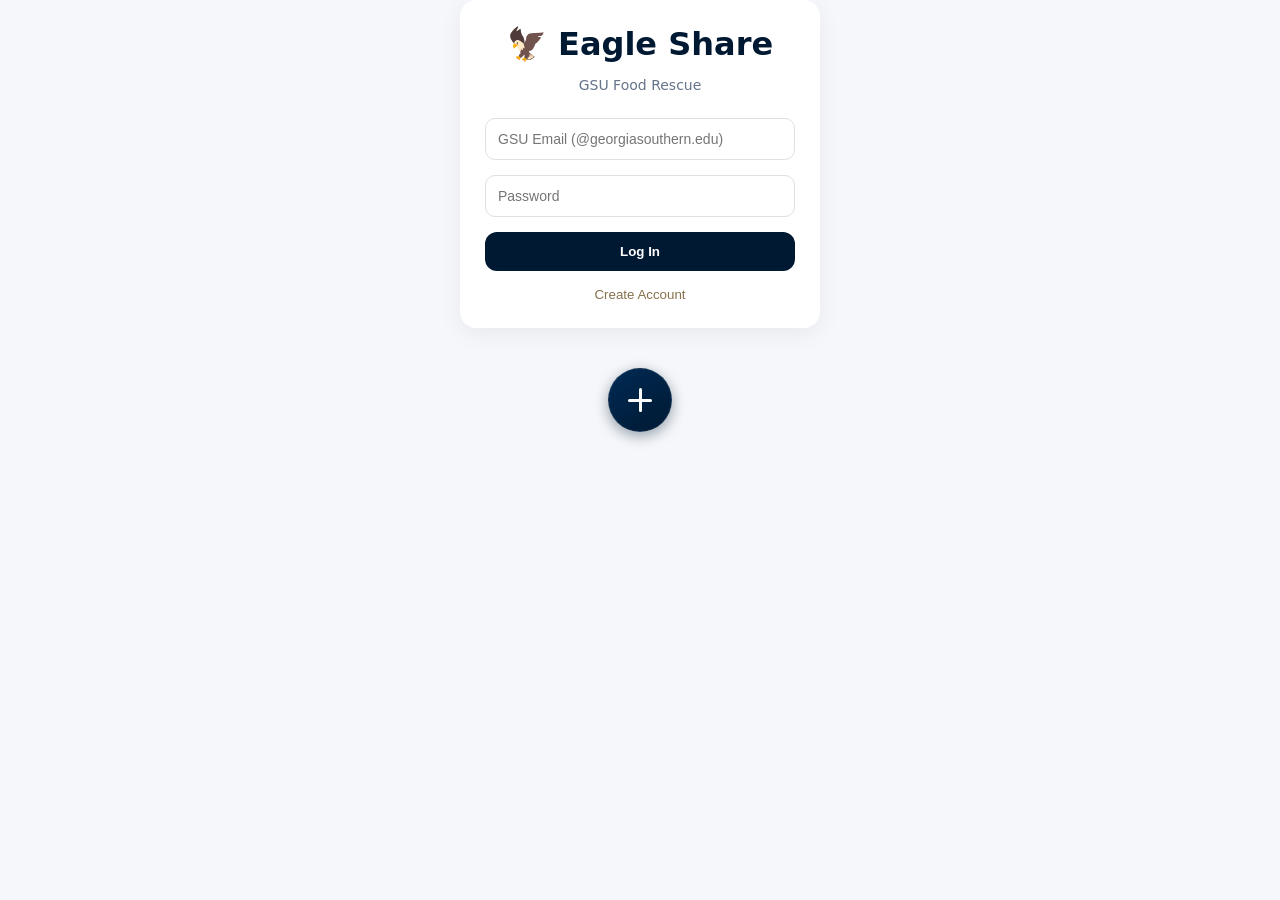
==== commit 78148df3: "Made the Eagle share logo interactive and updated the looks of the post button and added a nice anim" ====
--- a/target/classes/static/index.html
+++ b/target/classes/static/index.html
@@ -31,7 +31,9 @@
     <div id="main-content" style="display:none;">
 
         <div class="header">
-            <div class="logo">EAGLE SHARE</div>
+            <div>
+                <a class="logo" href='index.html'>EAGLE SHARE</a>
+            </div>
 
             <div class="profile-section">
                 <div class="profile-circle" id="user-initial" onclick="toggleMenu(event)">U</div>
@@ -74,7 +76,7 @@
     </div>
     <div class="toolbar">
         <div class="profile-section">
-                <div class="post-button" id="user-initial" onclick="window.location.href='post_food.html'">POST</div>
+                <div class="post-button" id="user-initial" onclick="window.location.href='post_food.html'"></div>
             </div>
     </div>
     </div>
--- a/target/classes/static/styles.css
+++ b/target/classes/static/styles.css
@@ -1,6 +1,7 @@
 /* ================= ROOT VARIABLES ================= */
 :root {
     --gsu-blue: #001932;
+    --gsu-blue-light: #002a54;
     --gsu-gold: #87714D;
     --bg: #f5f7fa;
 }
@@ -36,6 +37,8 @@
     font-size: 20px;
     font-weight: 900;
     letter-spacing: 0.5px;
+    text-decoration: none;
+    color: var(--bg);
 }
 
 .profile-section {
@@ -116,17 +119,49 @@
 }
 
 .post-button {
-    color: white;
-    width: 60px;
-    height: 60px;
-    background: var(--gsu-blue);
+    position: relative;
+    width: 64px;
+    height: 64px;
     border-radius: 50%;
+    background: linear-gradient(145deg, var(--gsu-blue-light), var(--gsu-blue));
+    border: 1px solid rgba(255, 255, 255, 0.1);
+    box-shadow: 0 4px 14px 0 rgba(0, 25, 50, 0.4);
+    cursor: pointer;
+    transition: all 0.3s cubic-bezier(0.4, 0, 0.2, 1);
     display: flex;
     align-items: center;
     justify-content: center;
-    font-weight: bold;
-    cursor: pointer;
-    border: 2px solid rgba(255, 255, 255, 0.2);
+}
+
+.post-button::before,
+.post-button::after {
+    content: "";
+    position: absolute;
+    background-color: white;
+    border-radius: 2px;
+    transition: transform 0.3s ease;
+}
+
+
+.post-button::before {
+    width: 24px;
+    height: 3px;
+}
+
+
+.post-button::after {
+    width: 3px;
+    height: 24px;
+}
+
+
+.post-button:hover {
+    transform: translateY(-2px) rotate(90deg);
+    box-shadow: 0 6px 20px rgba(0, 25, 50, 0.25);
+}
+
+.post-button:active {
+    transform: translateY(0) scale(0.95);
 }
 
 /* ================= LEFT PANEL ================= */
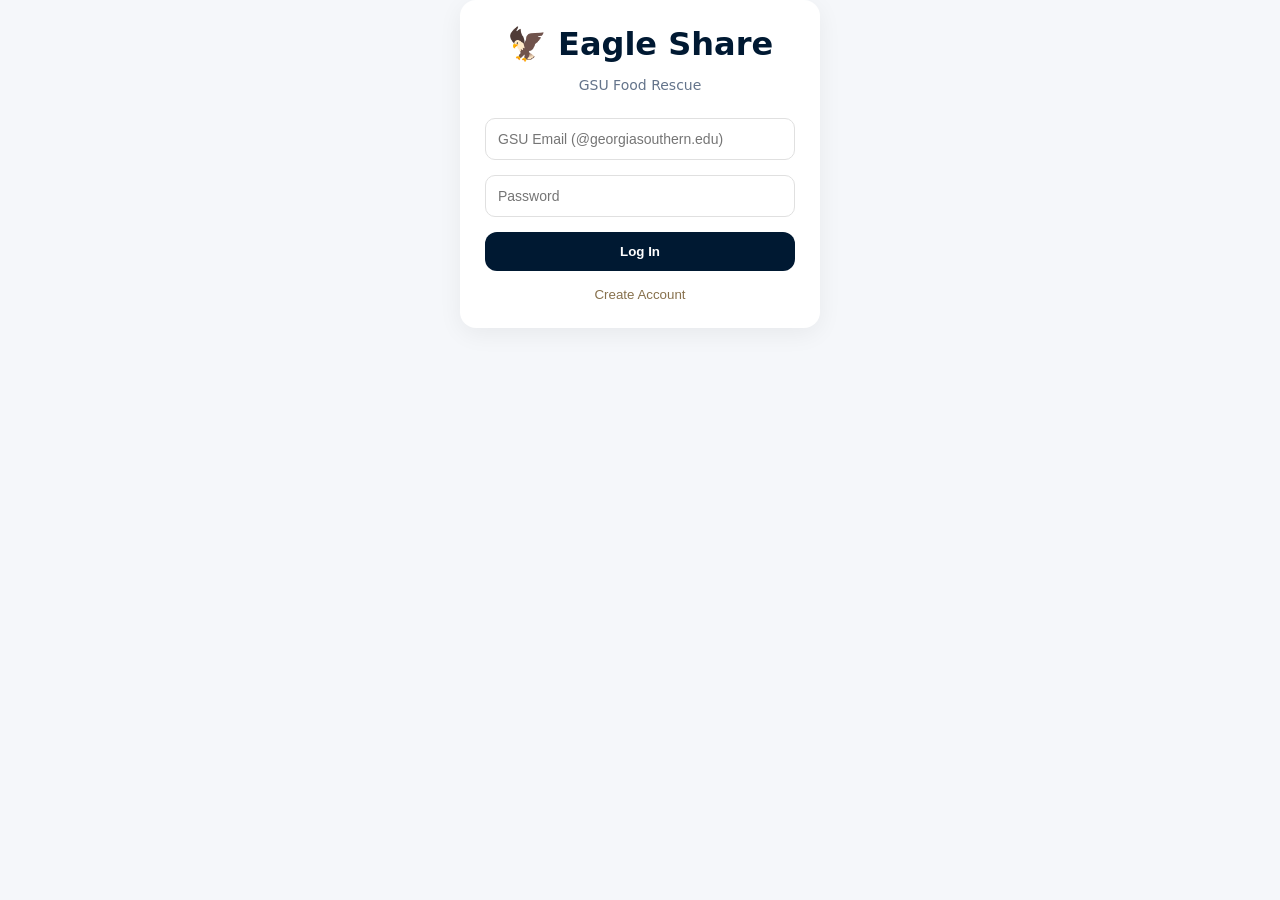
==== commit 8683d5f9: "hid post button on login screen" ====
--- a/target/classes/static/index.html
+++ b/target/classes/static/index.html
@@ -74,7 +74,7 @@
         </div>
 
     </div>
-    <div class="toolbar">
+    <div class="toolbar" style="display: none;">
         <div class="profile-section">
                 <div class="post-button" id="user-initial" onclick="window.location.href='post_food.html'"></div>
             </div>
